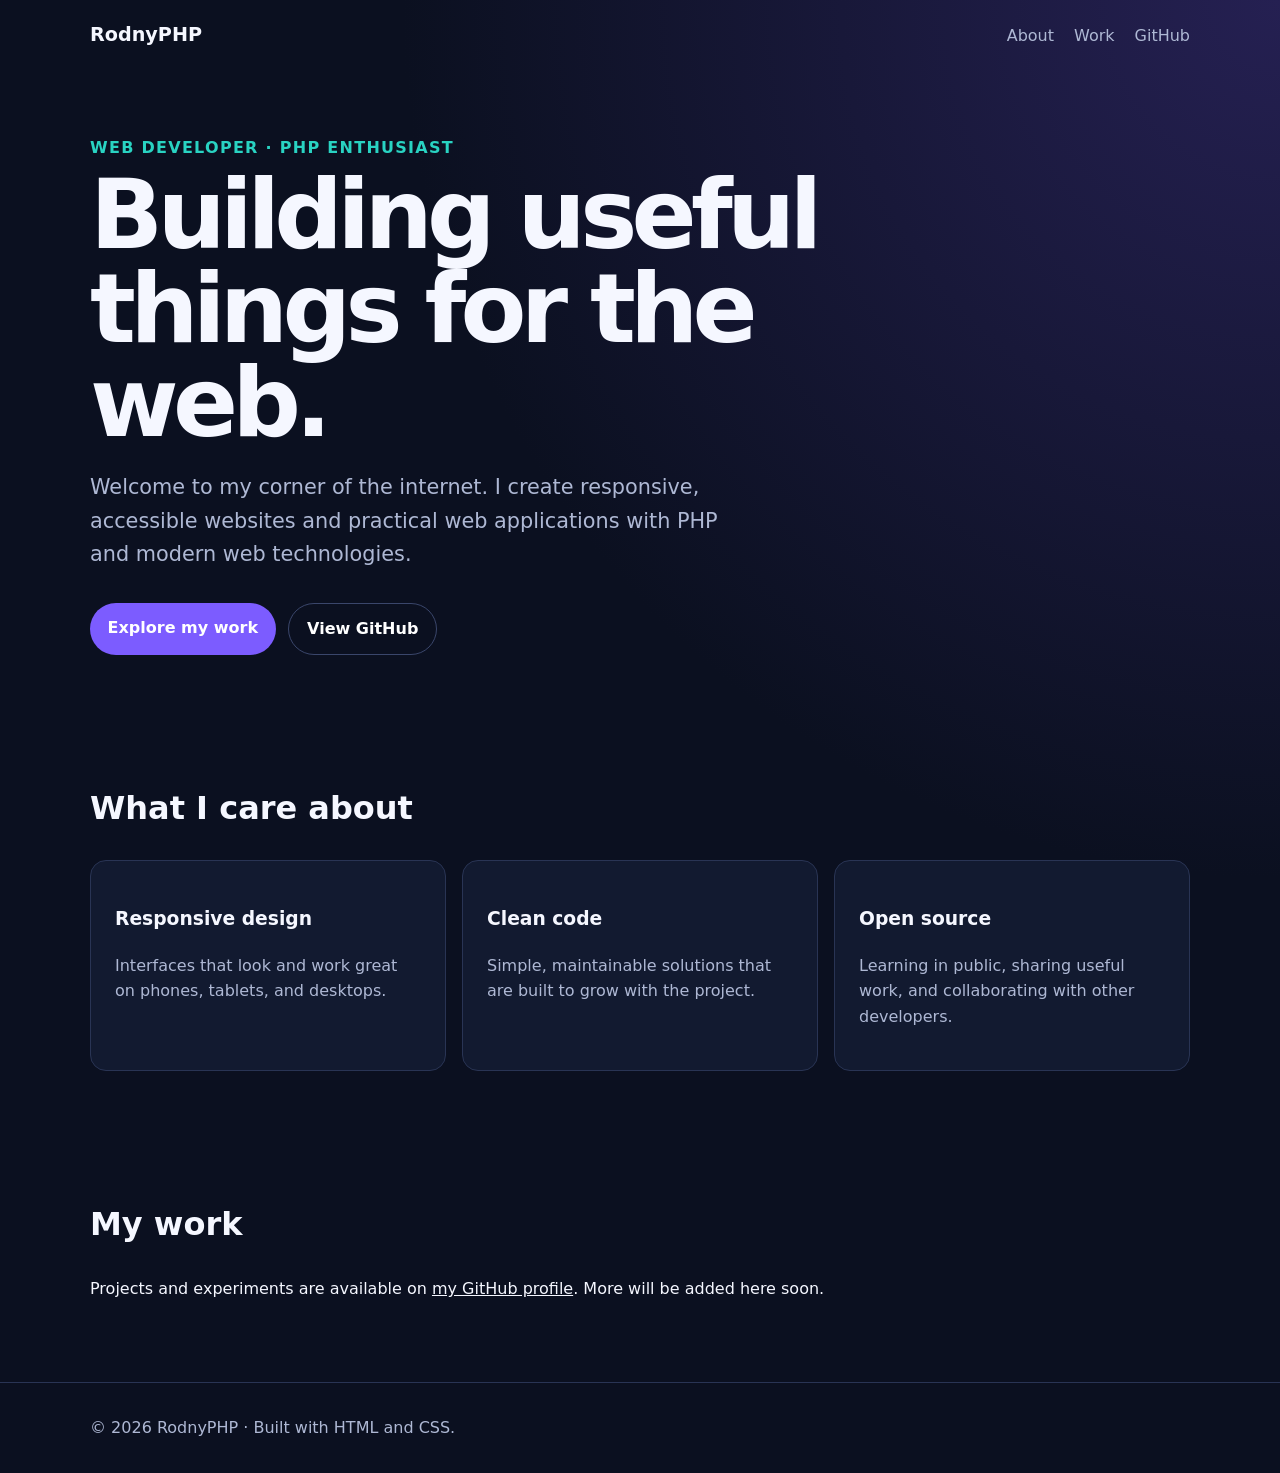
==== index.html @ 68052d8b "Create responsive personal GitHub Pages website" ====
<!doctype html>
<html lang="en">
<head>
  <meta charset="utf-8">
  <meta name="viewport" content="width=device-width, initial-scale=1">
  <meta name="description" content="RodnyPHP — responsive web development and PHP projects.">
  <title>RodnyPHP | Web Developer</title>
  <style>
    :root { color-scheme: dark; --bg: #0b1020; --panel: #151d35; --text: #f5f7ff; --muted: #aeb8d4; --accent: #7c5cff; --accent-2: #29d3c2; }
    * { box-sizing: border-box; }
    body { margin: 0; font-family: Inter, ui-sans-serif, system-ui, -apple-system, sans-serif; line-height: 1.6; color: var(--text); background: radial-gradient(circle at top right, #252052, var(--bg) 45%); }
    a { color: inherit; }
    .wrap { width: min(1100px, calc(100% - 2rem)); margin: auto; }
    nav { display: flex; justify-content: space-between; align-items: center; padding: 1.25rem 0; }
    .brand { font-weight: 800; font-size: 1.2rem; text-decoration: none; }
    nav a:not(.brand) { color: var(--muted); text-decoration: none; margin-left: 1.25rem; }
    nav a:hover { color: var(--text); }
    .hero { min-height: 72vh; display: grid; align-items: center; padding: 4rem 0; }
    .eyebrow { color: var(--accent-2); font-weight: 700; letter-spacing: .08em; text-transform: uppercase; }
    h1 { max-width: 750px; margin: .5rem 0 1rem; font-size: clamp(2.8rem, 8vw, 6rem); line-height: .98; letter-spacing: -.06em; }
    .hero p { max-width: 650px; color: var(--muted); font-size: clamp(1.05rem, 2vw, 1.3rem); }
    .buttons { display: flex; flex-wrap: wrap; gap: .8rem; margin-top: 2rem; }
    .button { display: inline-block; padding: .75rem 1.1rem; border-radius: 999px; background: var(--accent); color: white; text-decoration: none; font-weight: 700; }
    .button.secondary { background: transparent; border: 1px solid #3a466b; }
    section { padding: 4rem 0; }
    h2 { font-size: 2rem; margin-top: 0; }
    .cards { display: grid; grid-template-columns: repeat(3, 1fr); gap: 1rem; }
    .card { padding: 1.5rem; background: rgba(21, 29, 53, .8); border: 1px solid #293454; border-radius: 1rem; }
    .card p { color: var(--muted); }
    footer { padding: 2rem 0; border-top: 1px solid #293454; color: var(--muted); }
    @media (max-width: 700px) { nav a:not(.brand) { margin-left: .7rem; font-size: .9rem; } .cards { grid-template-columns: 1fr; } .hero { min-height: 65vh; } }
  </style>
</head>
<body>
  <header class="wrap">
    <nav aria-label="Main navigation">
      <a class="brand" href="/">RodnyPHP</a>
      <div><a href="#about">About</a><a href="#work">Work</a><a href="https://github.com/RodnyPHP">GitHub</a></div>
    </nav>
  </header>
  <main>
    <section class="hero wrap">
      <div>
        <div class="eyebrow">Web developer · PHP enthusiast</div>
        <h1>Building useful things for the web.</h1>
        <p>Welcome to my corner of the internet. I create responsive, accessible websites and practical web applications with PHP and modern web technologies.</p>
        <div class="buttons"><a class="button" href="#work">Explore my work</a><a class="button secondary" href="https://github.com/RodnyPHP">View GitHub</a></div>
      </div>
    </section>
    <section id="about" class="wrap">
      <h2>What I care about</h2>
      <div class="cards">
        <article class="card"><h3>Responsive design</h3><p>Interfaces that look and work great on phones, tablets, and desktops.</p></article>
        <article class="card"><h3>Clean code</h3><p>Simple, maintainable solutions that are built to grow with the project.</p></article>
        <article class="card"><h3>Open source</h3><p>Learning in public, sharing useful work, and collaborating with other developers.</p></article>
      </div>
    </section>
    <section id="work" class="wrap">
      <h2>My work</h2>
      <p>Projects and experiments are available on <a href="https://github.com/RodnyPHP">my GitHub profile</a>. More will be added here soon.</p>
    </section>
  </main>
  <footer><div class="wrap">© 2026 RodnyPHP · Built with HTML and CSS.</div></footer>
</body>
</html>
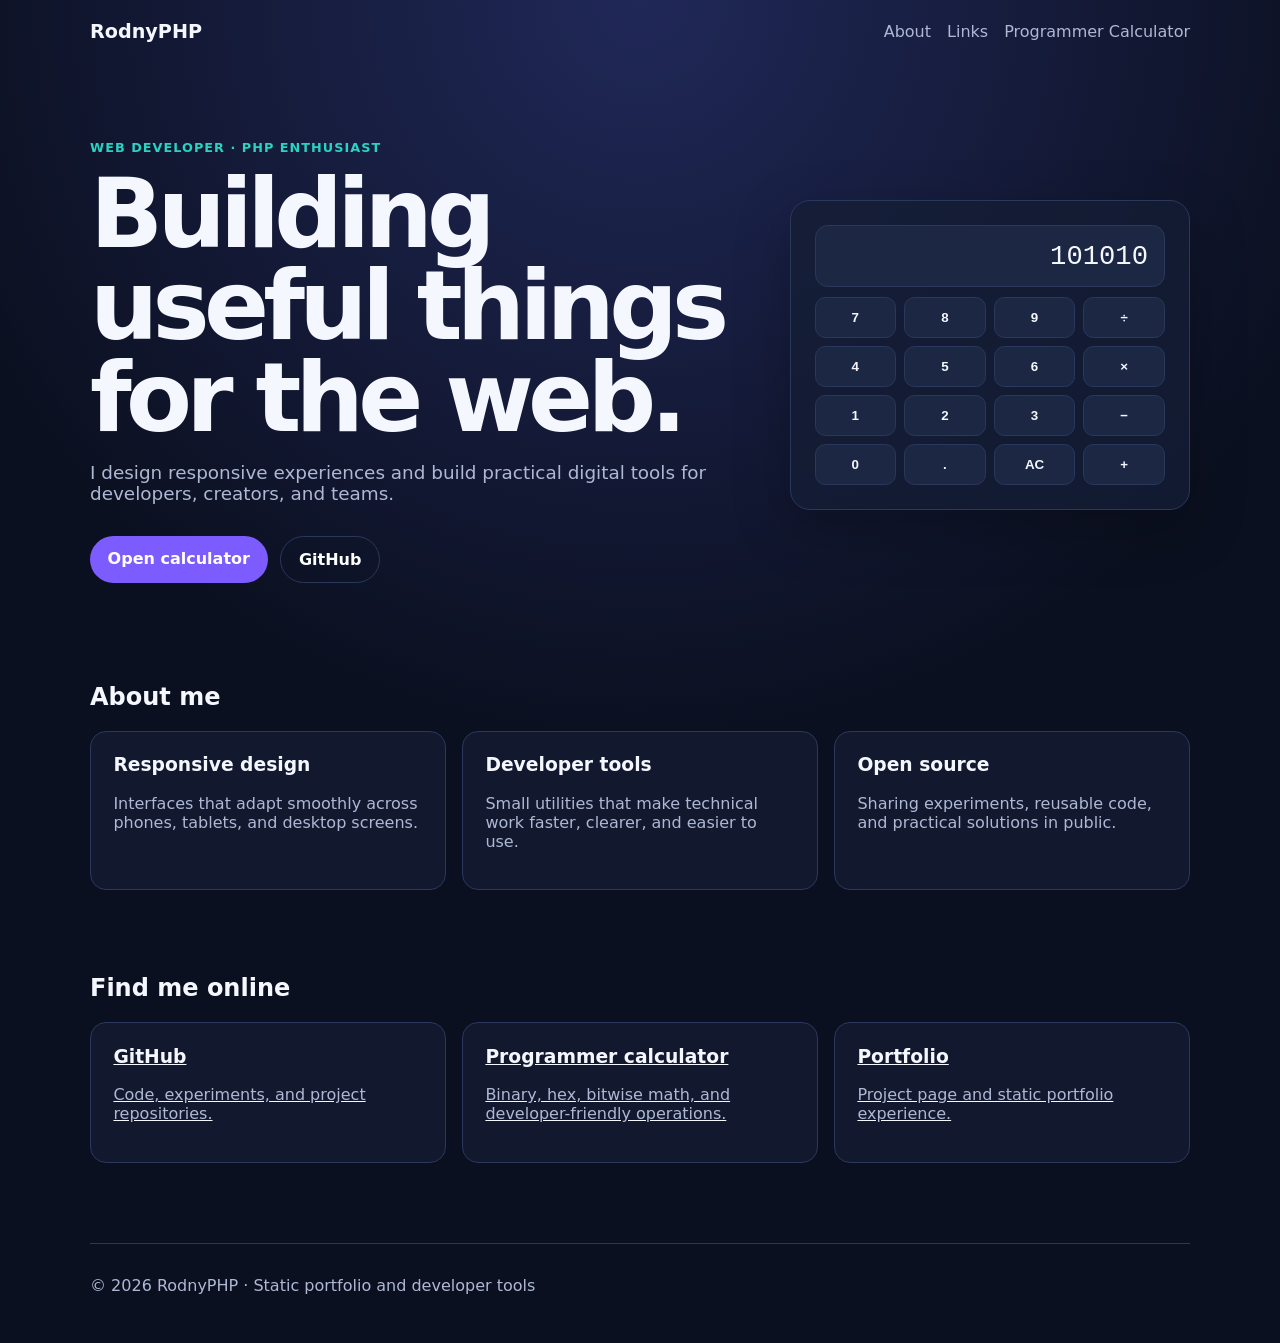
==== commit b5ce17ef: "Add calculator to the main landing page" ====
--- a/index.html
+++ b/index.html
@@ -3,63 +3,169 @@
 <head>
   <meta charset="utf-8">
   <meta name="viewport" content="width=device-width, initial-scale=1">
-  <meta name="description" content="RodnyPHP — responsive web development and PHP projects.">
-  <title>RodnyPHP | Web Developer</title>
+  <meta name="description" content="RodnyPHP portfolio with a programmer calculator demo.">
+  <title>RodnyPHP</title>
   <style>
-    :root { color-scheme: dark; --bg: #0b1020; --panel: #151d35; --text: #f5f7ff; --muted: #aeb8d4; --accent: #7c5cff; --accent-2: #29d3c2; }
+    :root {
+      color-scheme: dark;
+      --bg: #0b1020;
+      --panel: #151d35;
+      --card: #1b2743;
+      --line: #2a385b;
+      --text: #f5f7ff;
+      --muted: #aeb8d4;
+      --accent: #7c5cff;
+      --green: #29d3c2;
+    }
     * { box-sizing: border-box; }
-    body { margin: 0; font-family: Inter, ui-sans-serif, system-ui, -apple-system, sans-serif; line-height: 1.6; color: var(--text); background: radial-gradient(circle at top right, #252052, var(--bg) 45%); }
+    body {
+      margin: 0;
+      font-family: system-ui, -apple-system, BlinkMacSystemFont, 'Segoe UI', sans-serif;
+      background: radial-gradient(circle at top, #202858, var(--bg) 50%);
+      color: var(--text);
+      min-height: 100vh;
+    }
     a { color: inherit; }
-    .wrap { width: min(1100px, calc(100% - 2rem)); margin: auto; }
-    nav { display: flex; justify-content: space-between; align-items: center; padding: 1.25rem 0; }
+    .container { width: min(1100px, calc(100% - 2rem)); margin: 0 auto; }
+    .site-header {
+      display: flex; justify-content: space-between; align-items: center;
+      padding: 1.25rem 0;
+    }
     .brand { font-weight: 800; font-size: 1.2rem; text-decoration: none; }
-    nav a:not(.brand) { color: var(--muted); text-decoration: none; margin-left: 1.25rem; }
-    nav a:hover { color: var(--text); }
-    .hero { min-height: 72vh; display: grid; align-items: center; padding: 4rem 0; }
-    .eyebrow { color: var(--accent-2); font-weight: 700; letter-spacing: .08em; text-transform: uppercase; }
-    h1 { max-width: 750px; margin: .5rem 0 1rem; font-size: clamp(2.8rem, 8vw, 6rem); line-height: .98; letter-spacing: -.06em; }
-    .hero p { max-width: 650px; color: var(--muted); font-size: clamp(1.05rem, 2vw, 1.3rem); }
-    .buttons { display: flex; flex-wrap: wrap; gap: .8rem; margin-top: 2rem; }
-    .button { display: inline-block; padding: .75rem 1.1rem; border-radius: 999px; background: var(--accent); color: white; text-decoration: none; font-weight: 700; }
-    .button.secondary { background: transparent; border: 1px solid #3a466b; }
-    section { padding: 4rem 0; }
-    h2 { font-size: 2rem; margin-top: 0; }
-    .cards { display: grid; grid-template-columns: repeat(3, 1fr); gap: 1rem; }
-    .card { padding: 1.5rem; background: rgba(21, 29, 53, .8); border: 1px solid #293454; border-radius: 1rem; }
+    .nav { display: flex; gap: 1rem; flex-wrap: wrap; }
+    .nav a { color: var(--muted); text-decoration: none; }
+    .hero {
+      display: grid; grid-template-columns: 1.25fr .75fr; gap: 2rem;
+      align-items: center; padding: 4rem 0 3rem;
+    }
+    .eyebrow {
+      color: var(--green); font-size: .8rem; font-weight: 800;
+      letter-spacing: .08em; text-transform: uppercase;
+    }
+    h1 {
+      font-size: clamp(2.8rem, 8vw, 6rem);
+      line-height: .96; letter-spacing: -0.06em; margin: .5rem 0 1rem;
+    }
+    .lead { color: var(--muted); font-size: 1.15rem; max-width: 650px; }
+    .actions { display: flex; gap: .8rem; flex-wrap: wrap; margin-top: 2rem; }
+    .button {
+      display: inline-block; background: var(--accent); color: white; border-radius: 999px;
+      padding: .8rem 1.1rem; font-weight: 700; text-decoration: none;
+    }
+    .button.secondary {
+      background: transparent; border: 1px solid var(--line);
+    }
+    .demo-card {
+      background: rgba(21, 29, 53, 0.8); border: 1px solid var(--line); border-radius: 1.25rem;
+      padding: 1.5rem; box-shadow: 0 18px 55px rgba(0,0,0,.25);
+    }
+    .calc-mini {
+      display: grid; gap: .6rem;
+    }
+    .calc-mini .result {
+      background: var(--card); border: 1px solid var(--line); border-radius: .8rem;
+      padding: .9rem 1rem; text-align: right; font-family: ui-monospace, monospace; font-size: 1.7rem;
+    }
+    .calc-mini .keys {
+      display: grid; grid-template-columns: repeat(4, 1fr); gap: .5rem;
+    }
+    .calc-mini button {
+      border: 1px solid var(--line); background: var(--card); color: var(--text);
+      border-radius: .65rem; padding: .75rem .5rem; font-weight: 700;
+    }
+    section { padding: 2rem 0; }
+    .grid {
+      display: grid; grid-template-columns: repeat(3, minmax(0, 1fr)); gap: 1rem;
+    }
+    .card {
+      background: rgba(21, 29, 53, 0.75); border: 1px solid var(--line); border-radius: 1rem; padding: 1.4rem;
+    }
+    .card h3 { margin-top: 0; }
     .card p { color: var(--muted); }
-    footer { padding: 2rem 0; border-top: 1px solid #293454; color: var(--muted); }
-    @media (max-width: 700px) { nav a:not(.brand) { margin-left: .7rem; font-size: .9rem; } .cards { grid-template-columns: 1fr; } .hero { min-height: 65vh; } }
+    .site-footer {
+      padding: 2rem 0 3rem; color: var(--muted); border-top: 1px solid var(--line); margin-top: 3rem;
+    }
+    @media (max-width: 760px) {
+      .hero { grid-template-columns: 1fr; }
+      .grid { grid-template-columns: 1fr; }
+      .site-header { flex-direction: column; align-items: flex-start; }
+    }
   </style>
 </head>
 <body>
-  <header class="wrap">
-    <nav aria-label="Main navigation">
-      <a class="brand" href="/">RodnyPHP</a>
-      <div><a href="#about">About</a><a href="#work">Work</a><a href="https://github.com/RodnyPHP">GitHub</a></div>
+  <header class="container site-header">
+    <a href="index.html" class="brand">RodnyPHP</a>
+    <nav class="nav" aria-label="Main navigation">
+      <a href="#about">About</a>
+      <a href="#links">Links</a>
+      <a href="portfolio/calculator.html">Programmer Calculator</a>
     </nav>
   </header>
-  <main>
-    <section class="hero wrap">
+
+  <main class="container">
+    <section class="hero">
       <div>
-        <div class="eyebrow">Web developer · PHP enthusiast</div>
+        <p class="eyebrow">Web developer · PHP enthusiast</p>
         <h1>Building useful things for the web.</h1>
-        <p>Welcome to my corner of the internet. I create responsive, accessible websites and practical web applications with PHP and modern web technologies.</p>
-        <div class="buttons"><a class="button" href="#work">Explore my work</a><a class="button secondary" href="https://github.com/RodnyPHP">View GitHub</a></div>
+        <p class="lead">I design responsive experiences and build practical digital tools for developers, creators, and teams.</p>
+        <div class="actions">
+          <a class="button" href="portfolio/calculator.html">Open calculator</a>
+          <a class="button secondary" href="https://github.com/RodnyPHP" target="_blank" rel="noopener">GitHub</a>
+        </div>
+      </div>
+
+      <div class="demo-card" aria-label="Calculator demo preview">
+        <div class="calc-mini">
+          <div class="result">101010</div>
+          <div class="keys">
+            <button>7</button><button>8</button><button>9</button><button>÷</button>
+            <button>4</button><button>5</button><button>6</button><button>×</button>
+            <button>1</button><button>2</button><button>3</button><button>−</button>
+            <button>0</button><button>.</button><button>AC</button><button>+</button>
+          </div>
+        </div>
       </div>
     </section>
-    <section id="about" class="wrap">
-      <h2>What I care about</h2>
-      <div class="cards">
-        <article class="card"><h3>Responsive design</h3><p>Interfaces that look and work great on phones, tablets, and desktops.</p></article>
-        <article class="card"><h3>Clean code</h3><p>Simple, maintainable solutions that are built to grow with the project.</p></article>
-        <article class="card"><h3>Open source</h3><p>Learning in public, sharing useful work, and collaborating with other developers.</p></article>
+
+    <section id="about">
+      <h2>About me</h2>
+      <div class="grid">
+        <article class="card">
+          <h3>Responsive design</h3>
+          <p>Interfaces that adapt smoothly across phones, tablets, and desktop screens.</p>
+        </article>
+        <article class="card">
+          <h3>Developer tools</h3>
+          <p>Small utilities that make technical work faster, clearer, and easier to use.</p>
+        </article>
+        <article class="card">
+          <h3>Open source</h3>
+          <p>Sharing experiments, reusable code, and practical solutions in public.</p>
+        </article>
       </div>
     </section>
-    <section id="work" class="wrap">
-      <h2>My work</h2>
-      <p>Projects and experiments are available on <a href="https://github.com/RodnyPHP">my GitHub profile</a>. More will be added here soon.</p>
+
+    <section id="links">
+      <h2>Find me online</h2>
+      <div class="grid">
+        <a class="card" href="https://github.com/RodnyPHP" target="_blank" rel="noopener">
+          <h3>GitHub</h3>
+          <p>Code, experiments, and project repositories.</p>
+        </a>
+        <a class="card" href="portfolio/calculator.html">
+          <h3>Programmer calculator</h3>
+          <p>Binary, hex, bitwise math, and developer-friendly operations.</p>
+        </a>
+        <a class="card" href="portfolio/">
+          <h3>Portfolio</h3>
+          <p>Project page and static portfolio experience.</p>
+        </a>
+      </div>
     </section>
   </main>
-  <footer><div class="wrap">© 2026 RodnyPHP · Built with HTML and CSS.</div></footer>
+
+  <footer class="container site-footer">
+    © 2026 RodnyPHP · Static portfolio and developer tools
+  </footer>
 </body>
 </html>
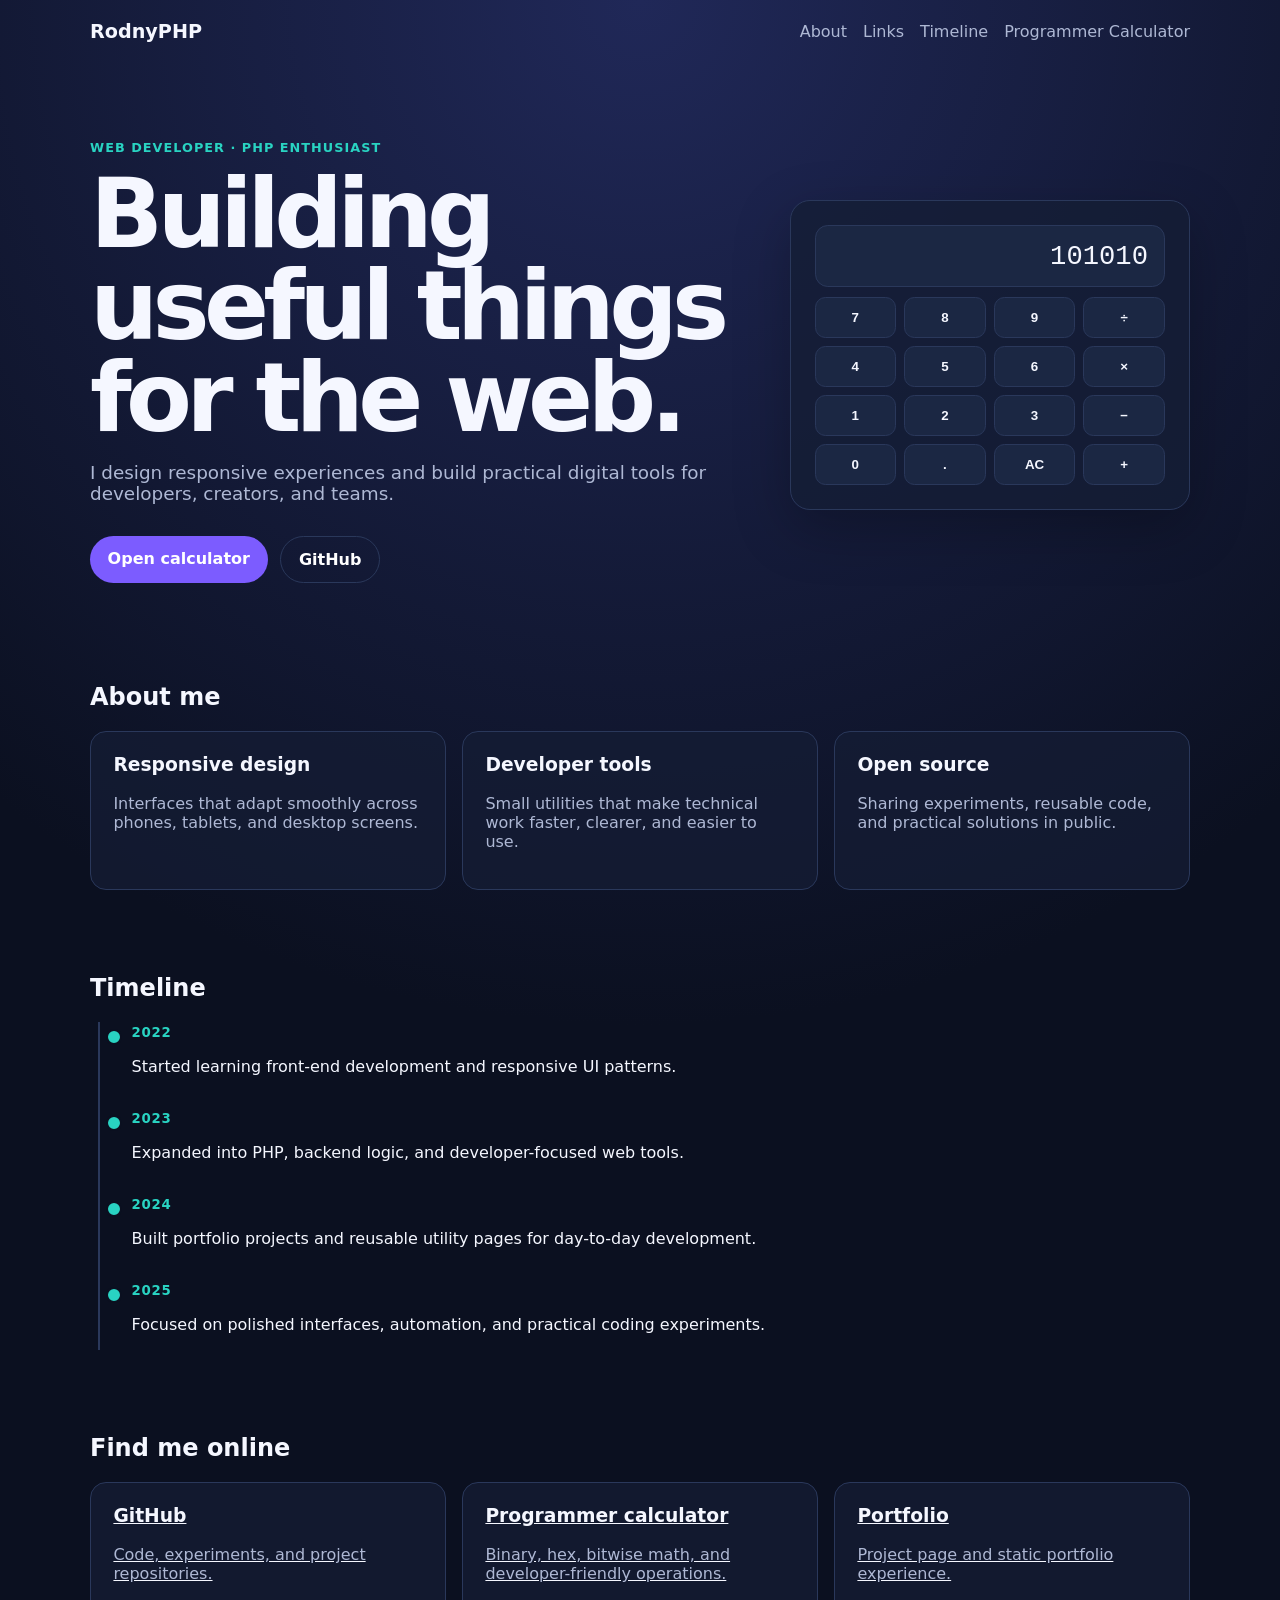
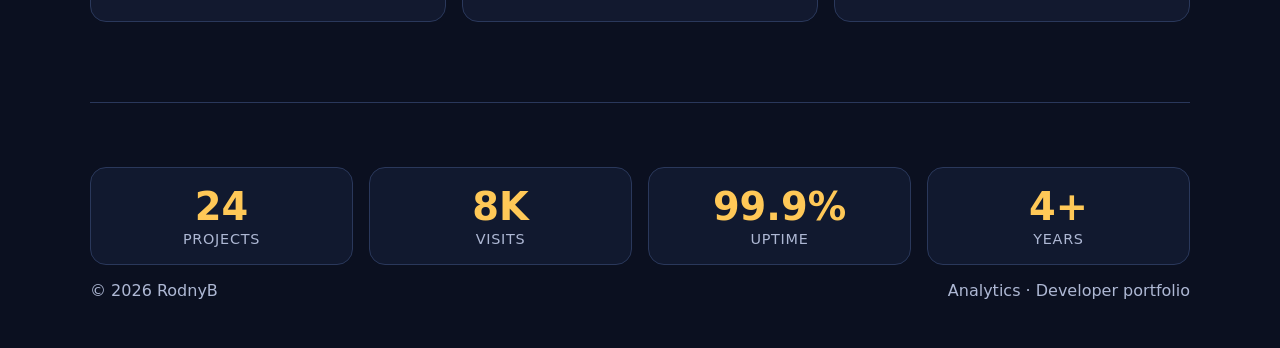
==== commit d9499195: "Add RodnyB copyright, timeline, and footer analytics to landing page" ====
--- a/index.html
+++ b/index.html
@@ -16,6 +16,7 @@
       --muted: #aeb8d4;
       --accent: #7c5cff;
       --green: #29d3c2;
+      --warning: #ffc857;
     }
     * { box-sizing: border-box; }
     body {
@@ -82,13 +83,48 @@
     }
     .card h3 { margin-top: 0; }
     .card p { color: var(--muted); }
+    .timeline {
+      position: relative; display: grid; gap: 1rem; margin-top: 1rem;
+      padding-left: 1rem;
+    }
+    .timeline::before {
+      content: ""; position: absolute; left: 8px; top: 0; bottom: 0; width: 2px; background: var(--line);
+    }
+    .timeline-item {
+      position: relative; padding-left: 1.6rem;
+    }
+    .timeline-item::before {
+      content: ""; position: absolute; left: 0; top: .4rem; width: 12px; height: 12px; border-radius: 50%; background: var(--green); border: 2px solid var(--bg);
+    }
+    .timeline-item small {
+      color: var(--green); font-weight: 700; letter-spacing: .05em;
+    }
+    .analytics {
+      display: grid; grid-template-columns: repeat(4, minmax(0, 1fr)); gap: 1rem; margin-top: 2rem;
+    }
+    .analytics .metric {
+      background: rgba(21, 29, 53, 0.7); border: 1px solid var(--line);
+      border-radius: 1rem; padding: 1rem; text-align: center;
+    }
+    .analytics strong {
+      display: block; font-size: clamp(1.6rem, 3vw, 2.4rem);
+      color: var(--warning);
+    }
+    .analytics span {
+      color: var(--muted); font-size: .9rem; text-transform: uppercase; letter-spacing: .05em;
+    }
     .site-footer {
       padding: 2rem 0 3rem; color: var(--muted); border-top: 1px solid var(--line); margin-top: 3rem;
+    }
+    .footer-meta {
+      display: flex; justify-content: space-between; align-items: center; gap: 1rem; flex-wrap: wrap;
+      margin-top: 1rem;
     }
     @media (max-width: 760px) {
       .hero { grid-template-columns: 1fr; }
       .grid { grid-template-columns: 1fr; }
       .site-header { flex-direction: column; align-items: flex-start; }
+      .analytics { grid-template-columns: repeat(2, minmax(0, 1fr)); }
     }
   </style>
 </head>
@@ -98,6 +134,7 @@
     <nav class="nav" aria-label="Main navigation">
       <a href="#about">About</a>
       <a href="#links">Links</a>
+      <a href="#timeline">Timeline</a>
       <a href="portfolio/calculator.html">Programmer Calculator</a>
     </nav>
   </header>
@@ -145,6 +182,28 @@
       </div>
     </section>
 
+    <section id="timeline">
+      <h2>Timeline</h2>
+      <div class="timeline">
+        <div class="timeline-item">
+          <small>2022</small>
+          <p>Started learning front-end development and responsive UI patterns.</p>
+        </div>
+        <div class="timeline-item">
+          <small>2023</small>
+          <p>Expanded into PHP, backend logic, and developer-focused web tools.</p>
+        </div>
+        <div class="timeline-item">
+          <small>2024</small>
+          <p>Built portfolio projects and reusable utility pages for day-to-day development.</p>
+        </div>
+        <div class="timeline-item">
+          <small>2025</small>
+          <p>Focused on polished interfaces, automation, and practical coding experiments.</p>
+        </div>
+      </div>
+    </section>
+
     <section id="links">
       <h2>Find me online</h2>
       <div class="grid">
@@ -165,7 +224,16 @@
   </main>
 
   <footer class="container site-footer">
-    © 2026 RodnyPHP · Static portfolio and developer tools
+    <div class="analytics">
+      <div class="metric"><strong>24</strong><span>Projects</span></div>
+      <div class="metric"><strong>8K</strong><span>Visits</span></div>
+      <div class="metric"><strong>99.9%</strong><span>Uptime</span></div>
+      <div class="metric"><strong>4+</strong><span>Years</span></div>
+    </div>
+    <div class="footer-meta">
+      <div>© 2026 RodnyB</div>
+      <div>Analytics · Developer portfolio</div>
+    </div>
   </footer>
 </body>
 </html>
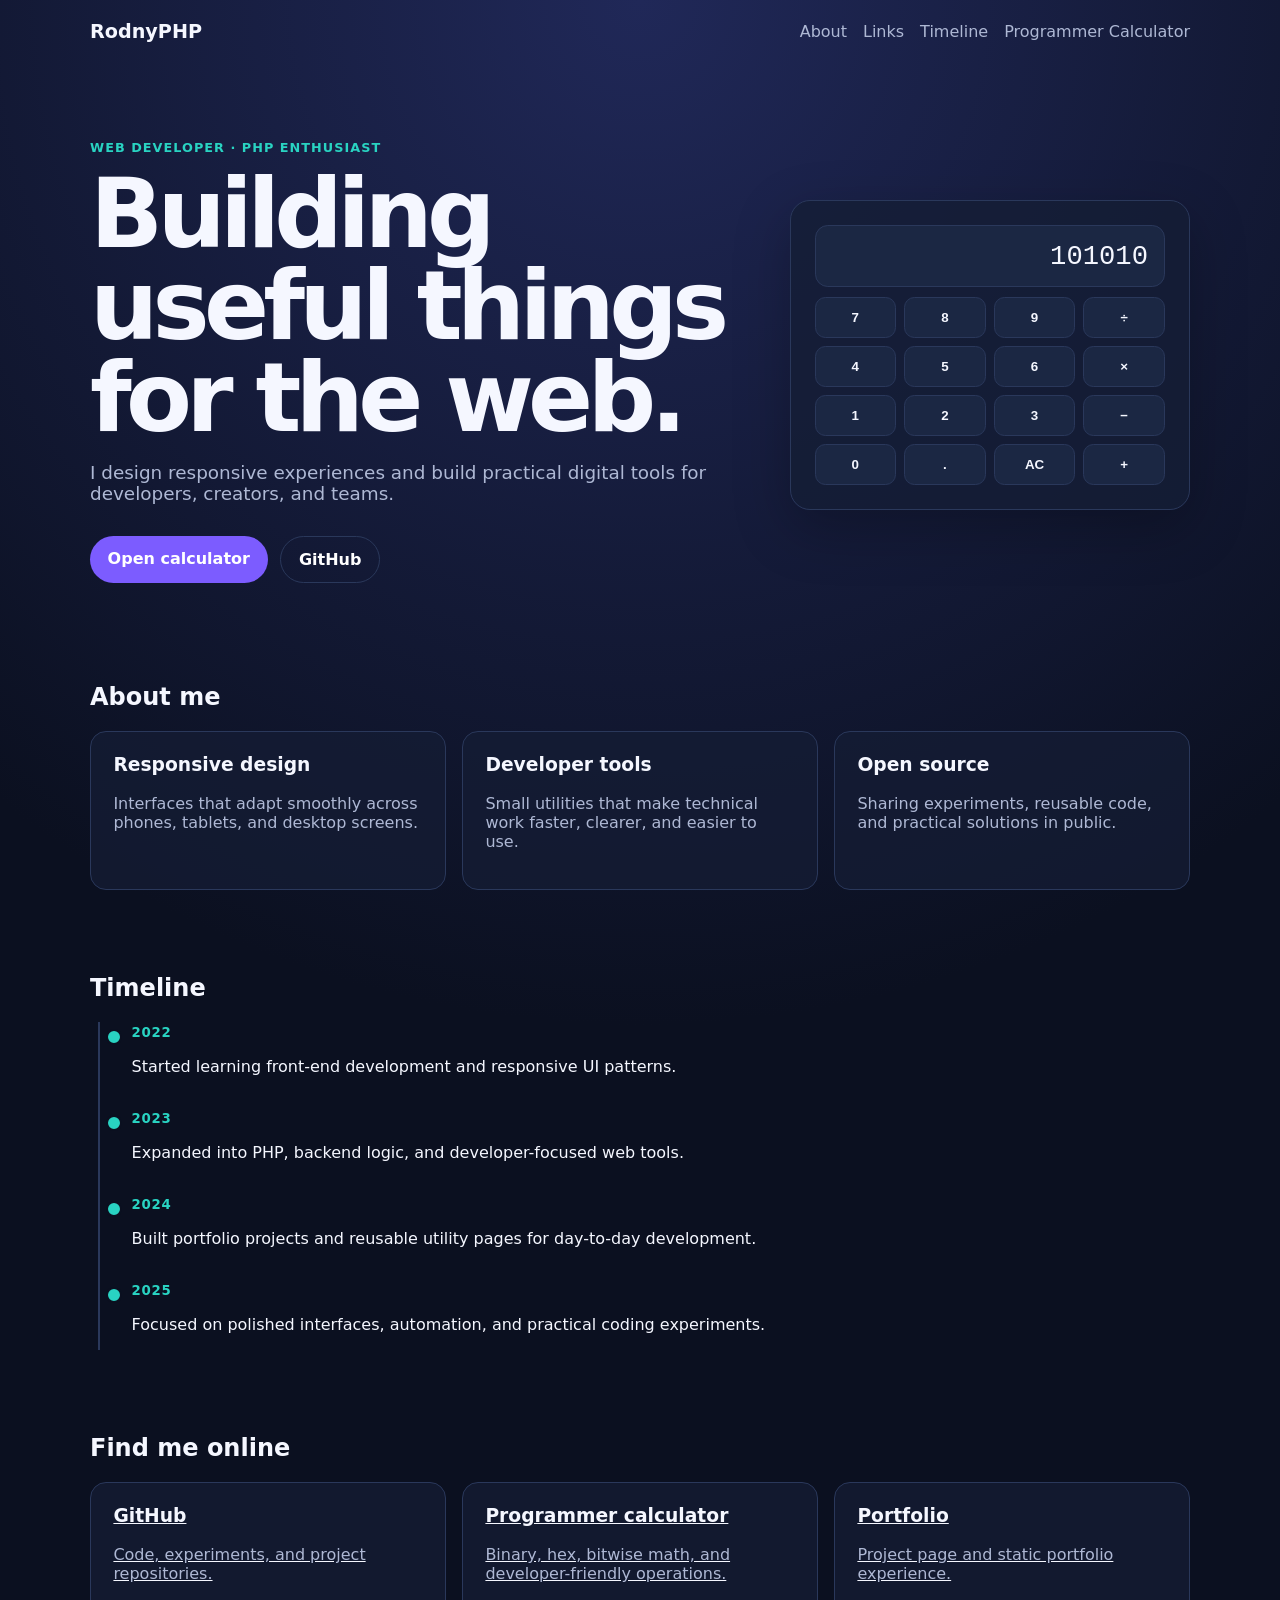
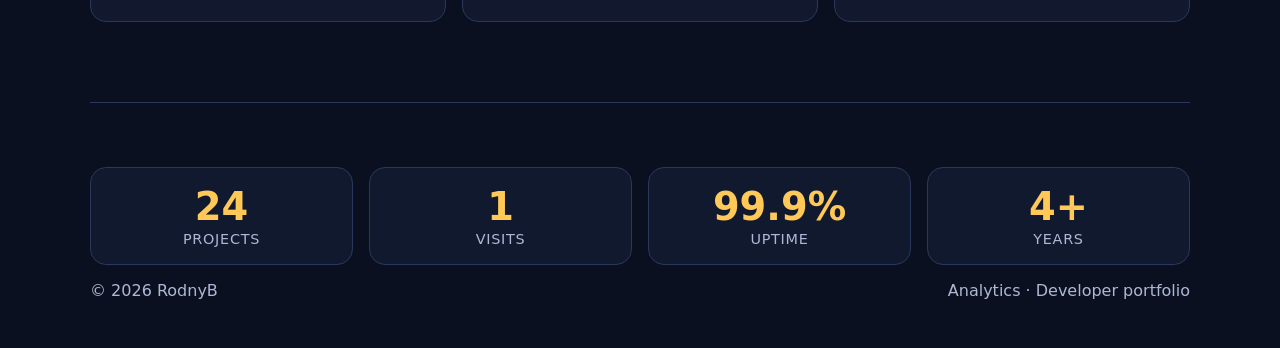
==== commit 19d93ebe: "Add local visit analytics to the portfolio landing page" ====
--- a/index.html
+++ b/index.html
@@ -84,8 +84,7 @@
     .card h3 { margin-top: 0; }
     .card p { color: var(--muted); }
     .timeline {
-      position: relative; display: grid; gap: 1rem; margin-top: 1rem;
-      padding-left: 1rem;
+      position: relative; display: grid; gap: 1rem; margin-top: 1rem; padding-left: 1rem;
     }
     .timeline::before {
       content: ""; position: absolute; left: 8px; top: 0; bottom: 0; width: 2px; background: var(--line);
@@ -225,15 +224,37 @@
 
   <footer class="container site-footer">
     <div class="analytics">
-      <div class="metric"><strong>24</strong><span>Projects</span></div>
-      <div class="metric"><strong>8K</strong><span>Visits</span></div>
-      <div class="metric"><strong>99.9%</strong><span>Uptime</span></div>
-      <div class="metric"><strong>4+</strong><span>Years</span></div>
+      <div class="metric"><strong id="metric-projects">24</strong><span>Projects</span></div>
+      <div class="metric"><strong id="metric-visits">0</strong><span>Visits</span></div>
+      <div class="metric"><strong id="metric-uptime">99.9%</strong><span>Uptime</span></div>
+      <div class="metric"><strong id="metric-years">4+</strong><span>Years</span></div>
     </div>
     <div class="footer-meta">
       <div>© 2026 RodnyB</div>
       <div>Analytics · Developer portfolio</div>
     </div>
   </footer>
+
+  <script>
+    (function () {
+      const storageKey = 'rodnyb-site-stats';
+      const now = Date.now();
+      const data = JSON.parse(localStorage.getItem(storageKey) || '{}');
+      const current = {
+        visits: Number(data.visits) || 0,
+        lastSeen: Number(data.lastSeen) || 0
+      };
+
+      const shouldCountVisit = !current.lastSeen || (now - current.lastSeen) > 60 * 60 * 1000;
+      if (shouldCountVisit) {
+        current.visits += 1;
+        current.lastSeen = now;
+        localStorage.setItem(storageKey, JSON.stringify(current));
+      }
+
+      const visitsEl = document.getElementById('metric-visits');
+      if (visitsEl) visitsEl.textContent = String(current.visits);
+    })();
+  </script>
 </body>
 </html>
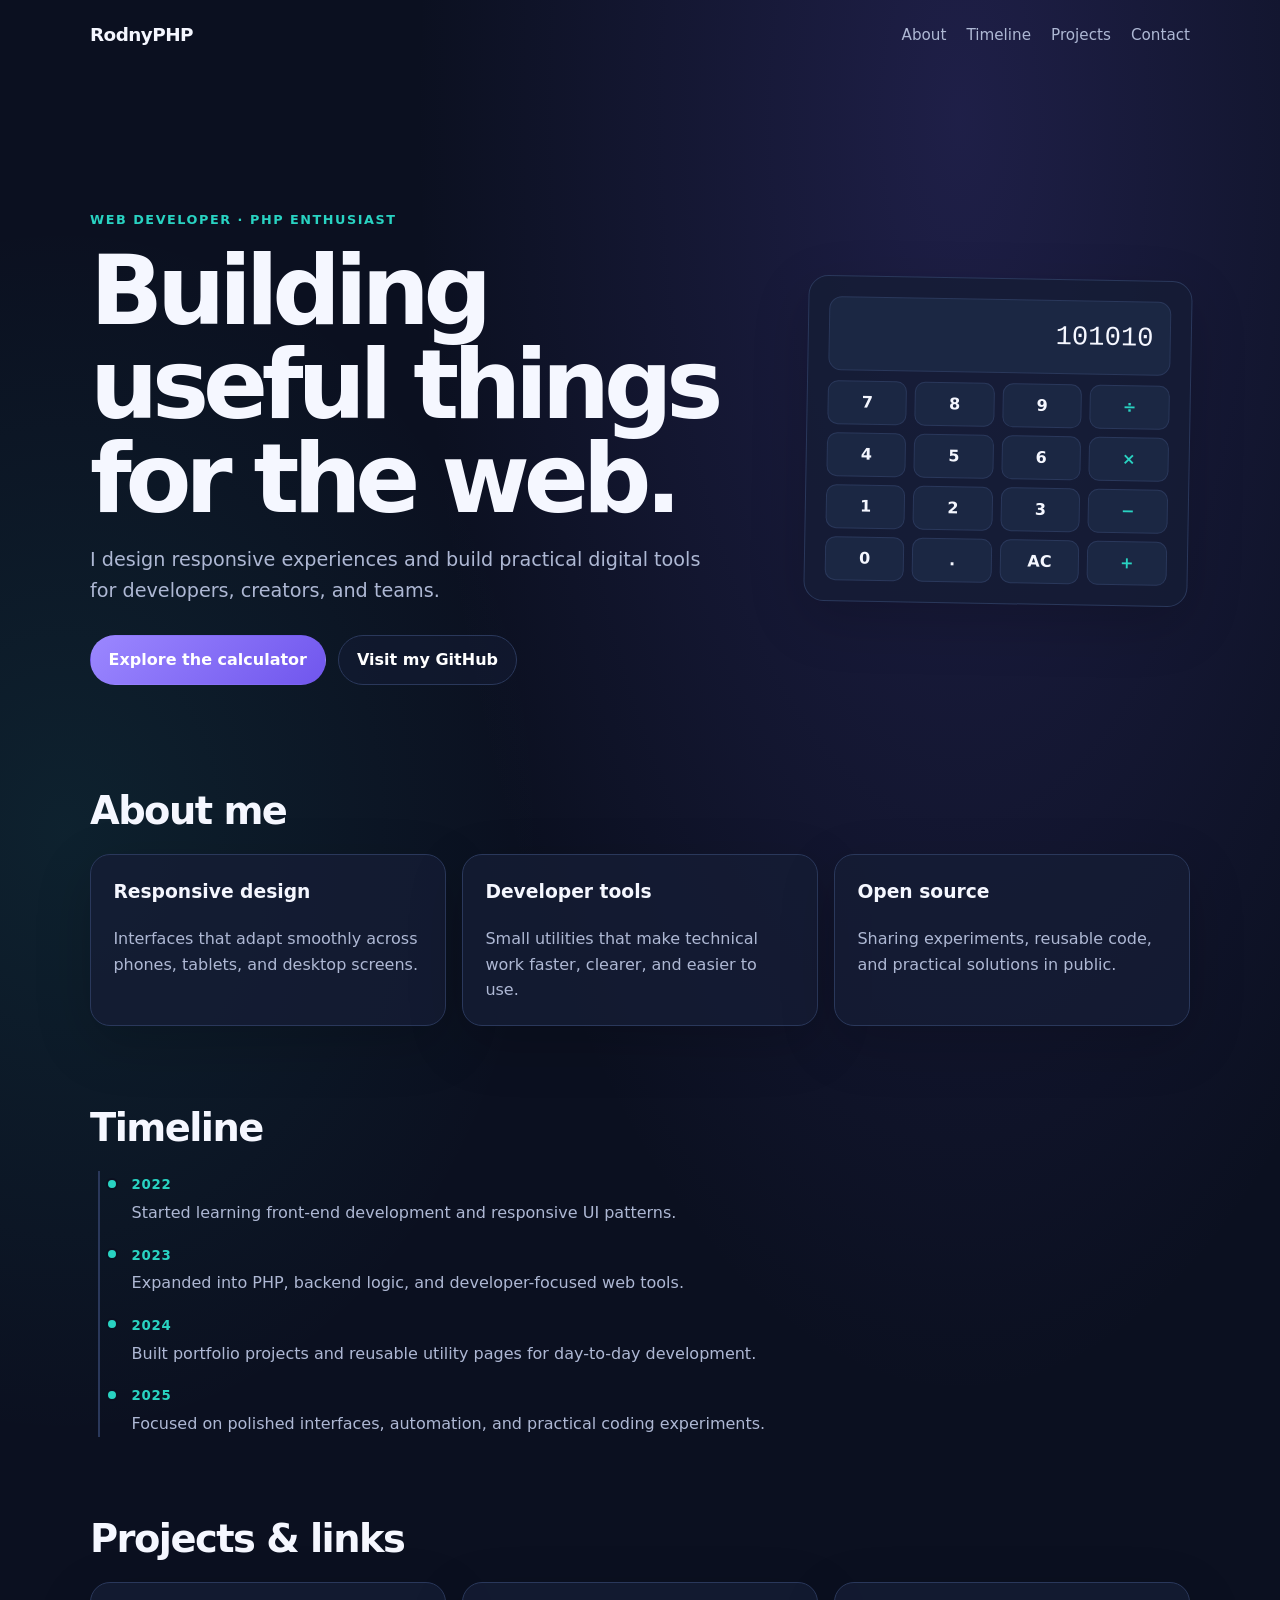
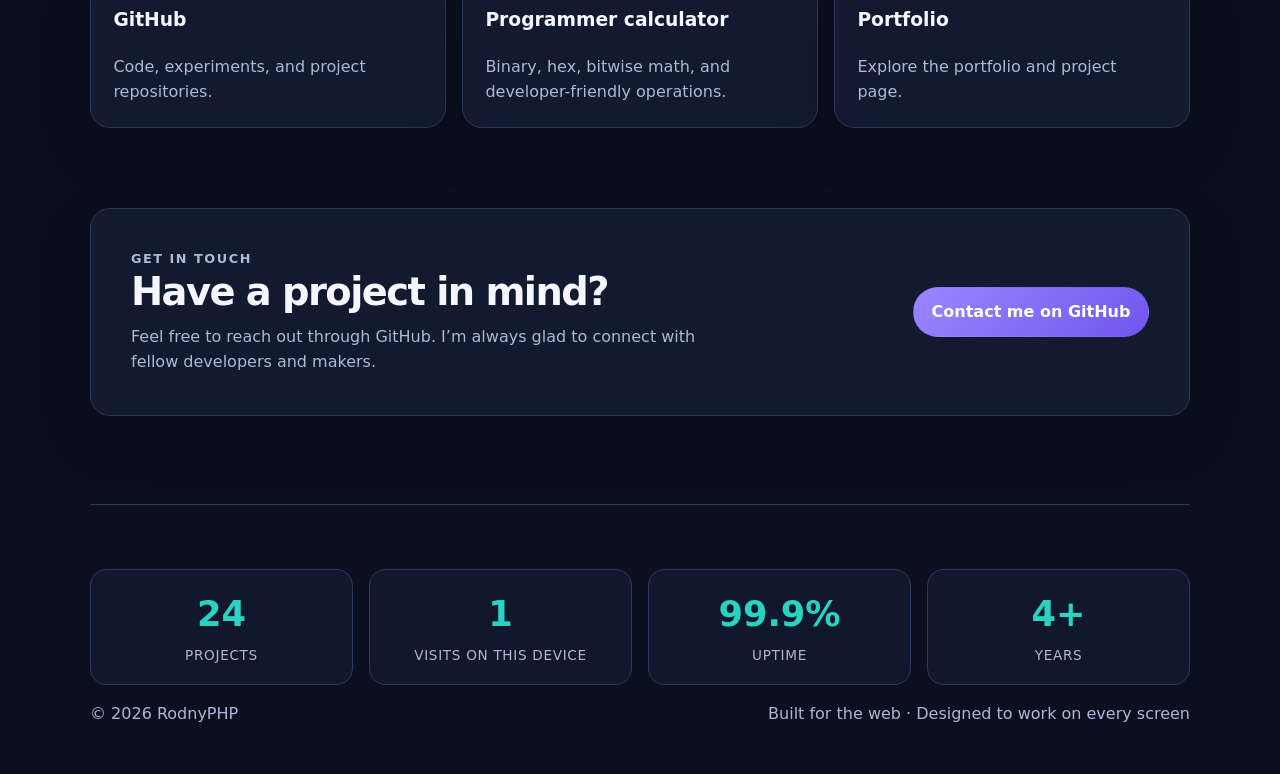
==== commit 7a961593: "Add contact section and modern responsive homepage" ====
--- a/index.html
+++ b/index.html
@@ -3,127 +3,145 @@
 <head>
   <meta charset="utf-8">
   <meta name="viewport" content="width=device-width, initial-scale=1">
-  <meta name="description" content="RodnyPHP portfolio with a programmer calculator demo.">
-  <title>RodnyPHP</title>
+  <meta name="description" content="RodnyPHP — web developer, PHP enthusiast, and builder of practical tools.">
+  <meta name="theme-color" content="#0b1020">
+  <title>RodnyPHP | Web Developer</title>
   <style>
     :root {
       color-scheme: dark;
       --bg: #0b1020;
-      --panel: #151d35;
+      --panel: rgba(21, 29, 53, .78);
       --card: #1b2743;
       --line: #2a385b;
       --text: #f5f7ff;
       --muted: #aeb8d4;
-      --accent: #7c5cff;
+      --accent: #9b87ff;
       --green: #29d3c2;
-      --warning: #ffc857;
-    }
-    * { box-sizing: border-box; }
+      --content: 1100px;
+    }
+    *, *::before, *::after { box-sizing: border-box; }
+    html { scroll-behavior: smooth; scroll-padding-top: 2rem; }
     body {
+      min-width: 320px;
+      min-height: 100vh;
       margin: 0;
-      font-family: system-ui, -apple-system, BlinkMacSystemFont, 'Segoe UI', sans-serif;
-      background: radial-gradient(circle at top, #202858, var(--bg) 50%);
       color: var(--text);
-      min-height: 100vh;
+      font-family: system-ui, -apple-system, BlinkMacSystemFont, "Segoe UI", sans-serif;
+      line-height: 1.6;
+      background:
+        radial-gradient(ellipse at 75% 5%, rgba(89, 76, 190, .25), transparent 34rem),
+        radial-gradient(ellipse at 5% 35%, rgba(41, 211, 194, .09), transparent 30rem),
+        var(--bg);
     }
     a { color: inherit; }
-    .container { width: min(1100px, calc(100% - 2rem)); margin: 0 auto; }
+    a:focus-visible { outline: 3px solid var(--green); outline-offset: 4px; border-radius: 4px; }
+    .container { width: min(var(--content), calc(100% - 2.5rem)); margin-inline: auto; }
     .site-header {
-      display: flex; justify-content: space-between; align-items: center;
-      padding: 1.25rem 0;
-    }
-    .brand { font-weight: 800; font-size: 1.2rem; text-decoration: none; }
-    .nav { display: flex; gap: 1rem; flex-wrap: wrap; }
-    .nav a { color: var(--muted); text-decoration: none; }
+      display: flex;
+      align-items: center;
+      justify-content: space-between;
+      gap: 1rem;
+      padding-block: 1.25rem;
+    }
+    .brand { font-size: 1.15rem; font-weight: 800; text-decoration: none; letter-spacing: -.03em; }
+    .nav { display: flex; flex-wrap: wrap; align-items: center; gap: .4rem 1.25rem; }
+    .nav a { color: var(--muted); font-size: .95rem; text-decoration: none; transition: color .2s ease; }
+    .nav a:hover { color: var(--text); }
     .hero {
-      display: grid; grid-template-columns: 1.25fr .75fr; gap: 2rem;
-      align-items: center; padding: 4rem 0 3rem;
-    }
-    .eyebrow {
-      color: var(--green); font-size: .8rem; font-weight: 800;
-      letter-spacing: .08em; text-transform: uppercase;
-    }
-    h1 {
-      font-size: clamp(2.8rem, 8vw, 6rem);
-      line-height: .96; letter-spacing: -0.06em; margin: .5rem 0 1rem;
-    }
-    .lead { color: var(--muted); font-size: 1.15rem; max-width: 650px; }
-    .actions { display: flex; gap: .8rem; flex-wrap: wrap; margin-top: 2rem; }
+      display: grid;
+      grid-template-columns: minmax(0, 1.25fr) minmax(260px, .75fr);
+      align-items: center;
+      gap: clamp(2rem, 6vw, 5rem);
+      padding-block: clamp(4rem, 10vw, 8rem) 4rem;
+    }
+    .eyebrow { color: var(--green); font-size: .8rem; font-weight: 800; letter-spacing: .12em; text-transform: uppercase; }
+    h1 { max-width: 800px; margin: .5rem 0 1rem; font-size: clamp(2.8rem, 8vw, 6rem); line-height: .98; letter-spacing: -.065em; }
+    h2 { margin: 0 0 1.3rem; font-size: clamp(1.7rem, 4vw, 2.4rem); line-height: 1.15; letter-spacing: -.04em; }
+    h3 { margin-top: 0; }
+    .lead { max-width: 620px; color: var(--muted); font-size: clamp(1.05rem, 2vw, 1.2rem); }
+    .actions { display: flex; flex-wrap: wrap; gap: .8rem; margin-top: 1.8rem; }
     .button {
-      display: inline-block; background: var(--accent); color: white; border-radius: 999px;
-      padding: .8rem 1.1rem; font-weight: 700; text-decoration: none;
-    }
-    .button.secondary {
-      background: transparent; border: 1px solid var(--line);
-    }
-    .demo-card {
-      background: rgba(21, 29, 53, 0.8); border: 1px solid var(--line); border-radius: 1.25rem;
-      padding: 1.5rem; box-shadow: 0 18px 55px rgba(0,0,0,.25);
-    }
-    .calc-mini {
-      display: grid; gap: .6rem;
-    }
+      display: inline-flex;
+      align-items: center;
+      justify-content: center;
+      min-height: 46px;
+      padding: .7rem 1.1rem;
+      border: 1px solid transparent;
+      border-radius: 999px;
+      background: linear-gradient(135deg, #9b87ff, #7056ed);
+      color: white;
+      font-weight: 750;
+      text-decoration: none;
+      transition: transform .2s ease, border-color .2s ease, background .2s ease;
+    }
+    .button:hover { transform: translateY(-2px); }
+    .button.secondary { border-color: var(--line); background: rgba(21, 29, 53, .55); }
+    .demo-card, .card, .contact-panel {
+      border: 1px solid var(--line);
+      border-radius: 1.25rem;
+      background: var(--panel);
+      box-shadow: 0 18px 55px rgba(0, 0, 0, .18);
+    }
+    .demo-card { padding: 1.25rem; transform: rotate(1deg); }
+    .calc-mini { display: grid; gap: .6rem; }
     .calc-mini .result {
-      background: var(--card); border: 1px solid var(--line); border-radius: .8rem;
-      padding: .9rem 1rem; text-align: right; font-family: ui-monospace, monospace; font-size: 1.7rem;
-    }
-    .calc-mini .keys {
-      display: grid; grid-template-columns: repeat(4, 1fr); gap: .5rem;
-    }
-    .calc-mini button {
-      border: 1px solid var(--line); background: var(--card); color: var(--text);
-      border-radius: .65rem; padding: .75rem .5rem; font-weight: 700;
-    }
-    section { padding: 2rem 0; }
-    .grid {
-      display: grid; grid-template-columns: repeat(3, minmax(0, 1fr)); gap: 1rem;
-    }
-    .card {
-      background: rgba(21, 29, 53, 0.75); border: 1px solid var(--line); border-radius: 1rem; padding: 1.4rem;
-    }
-    .card h3 { margin-top: 0; }
-    .card p { color: var(--muted); }
-    .timeline {
-      position: relative; display: grid; gap: 1rem; margin-top: 1rem; padding-left: 1rem;
-    }
-    .timeline::before {
-      content: ""; position: absolute; left: 8px; top: 0; bottom: 0; width: 2px; background: var(--line);
-    }
-    .timeline-item {
-      position: relative; padding-left: 1.6rem;
-    }
-    .timeline-item::before {
-      content: ""; position: absolute; left: 0; top: .4rem; width: 12px; height: 12px; border-radius: 50%; background: var(--green); border: 2px solid var(--bg);
-    }
-    .timeline-item small {
-      color: var(--green); font-weight: 700; letter-spacing: .05em;
-    }
-    .analytics {
-      display: grid; grid-template-columns: repeat(4, minmax(0, 1fr)); gap: 1rem; margin-top: 2rem;
-    }
-    .analytics .metric {
-      background: rgba(21, 29, 53, 0.7); border: 1px solid var(--line);
-      border-radius: 1rem; padding: 1rem; text-align: center;
-    }
-    .analytics strong {
-      display: block; font-size: clamp(1.6rem, 3vw, 2.4rem);
-      color: var(--warning);
-    }
-    .analytics span {
-      color: var(--muted); font-size: .9rem; text-transform: uppercase; letter-spacing: .05em;
-    }
-    .site-footer {
-      padding: 2rem 0 3rem; color: var(--muted); border-top: 1px solid var(--line); margin-top: 3rem;
-    }
-    .footer-meta {
-      display: flex; justify-content: space-between; align-items: center; gap: 1rem; flex-wrap: wrap;
-      margin-top: 1rem;
-    }
+      overflow: hidden;
+      padding: .9rem 1rem;
+      border: 1px solid var(--line);
+      border-radius: .8rem;
+      background: var(--card);
+      font-family: ui-monospace, SFMono-Regular, Menlo, monospace;
+      font-size: 1.7rem;
+      text-align: right;
+    }
+    .calc-mini .keys { display: grid; grid-template-columns: repeat(4, 1fr); gap: .5rem; }
+    .calc-mini span {
+      display: grid;
+      min-height: 44px;
+      place-items: center;
+      border: 1px solid var(--line);
+      border-radius: .65rem;
+      background: var(--card);
+      font-weight: 700;
+    }
+    .calc-mini span:nth-child(4n) { color: var(--green); }
+    section { padding-block: 2.5rem; }
+    .grid { display: grid; grid-template-columns: repeat(3, minmax(0, 1fr)); gap: 1rem; }
+    .card { display: block; padding: 1.4rem; text-decoration: none; transition: transform .2s ease, border-color .2s ease; }
+    .card:hover { transform: translateY(-3px); border-color: #6876a5; }
+    .card p { margin-bottom: 0; color: var(--muted); }
+    .timeline { position: relative; display: grid; gap: 1rem; margin-top: 1.2rem; padding-left: 1rem; }
+    .timeline::before { position: absolute; top: 0; bottom: 0; left: 8px; width: 2px; background: var(--line); content: ""; }
+    .timeline-item { position: relative; padding-left: 1.6rem; }
+    .timeline-item::before { position: absolute; top: .4rem; left: 0; width: 12px; height: 12px; border: 2px solid var(--bg); border-radius: 50%; background: var(--green); content: ""; }
+    .timeline-item small { color: var(--green); font-weight: 700; letter-spacing: .05em; }
+    .timeline-item p { margin: .2rem 0 0; color: var(--muted); }
+    .contact-panel { display: flex; align-items: center; justify-content: space-between; gap: 2rem; padding: clamp(1.4rem, 4vw, 2.5rem); }
+    .contact-panel h2 { margin-bottom: .6rem; }
+    .contact-panel p { max-width: 600px; margin: 0; color: var(--muted); }
+    .analytics { display: grid; grid-template-columns: repeat(4, minmax(0, 1fr)); gap: 1rem; margin-top: 2rem; }
+    .metric { padding: 1rem; border: 1px solid var(--line); border-radius: 1rem; background: rgba(21, 29, 53, .65); text-align: center; }
+    .metric strong { display: block; color: var(--green); font-size: clamp(1.5rem, 3vw, 2.2rem); }
+    .metric span { color: var(--muted); font-size: .85rem; letter-spacing: .05em; text-transform: uppercase; }
+    .site-footer { margin-top: 3rem; padding-block: 2rem 3rem; border-top: 1px solid var(--line); color: var(--muted); }
+    .footer-meta { display: flex; flex-wrap: wrap; justify-content: space-between; gap: .7rem 1rem; margin-top: 1rem; }
     @media (max-width: 760px) {
-      .hero { grid-template-columns: 1fr; }
+      .container { width: min(100% - 2rem, var(--content)); }
+      .site-header { align-items: flex-start; flex-direction: column; }
+      .nav { gap: .35rem 1rem; }
+      .hero { grid-template-columns: 1fr; gap: 2rem; padding-top: 4rem; }
+      .demo-card { width: min(100%, 420px); transform: none; }
       .grid { grid-template-columns: 1fr; }
-      .site-header { flex-direction: column; align-items: flex-start; }
+      .contact-panel { align-items: flex-start; flex-direction: column; }
+    }
+    @media (max-width: 460px) {
+      .nav { column-gap: .8rem; }
+      .nav a { font-size: .88rem; }
       .analytics { grid-template-columns: repeat(2, minmax(0, 1fr)); }
+      .actions .button { width: 100%; }
+    }
+    @media (prefers-reduced-motion: reduce) {
+      *, *::before, *::after { scroll-behavior: auto !important; transition-duration: .01ms !important; }
     }
   </style>
 </head>
@@ -132,32 +150,31 @@
     <a href="index.html" class="brand">RodnyPHP</a>
     <nav class="nav" aria-label="Main navigation">
       <a href="#about">About</a>
-      <a href="#links">Links</a>
       <a href="#timeline">Timeline</a>
-      <a href="portfolio/calculator.html">Programmer Calculator</a>
+      <a href="#links">Projects</a>
+      <a href="#contact">Contact</a>
     </nav>
   </header>
 
   <main class="container">
-    <section class="hero">
+    <section class="hero" aria-labelledby="hero-title">
       <div>
         <p class="eyebrow">Web developer · PHP enthusiast</p>
-        <h1>Building useful things for the web.</h1>
+        <h1 id="hero-title">Building useful things for the web.</h1>
         <p class="lead">I design responsive experiences and build practical digital tools for developers, creators, and teams.</p>
         <div class="actions">
-          <a class="button" href="portfolio/calculator.html">Open calculator</a>
-          <a class="button secondary" href="https://github.com/RodnyPHP" target="_blank" rel="noopener">GitHub</a>
+          <a class="button" href="portfolio/calculator.html">Explore the calculator</a>
+          <a class="button secondary" href="https://github.com/RodnyPHP" target="_blank" rel="noopener noreferrer">Visit my GitHub</a>
         </div>
       </div>
-
-      <div class="demo-card" aria-label="Calculator demo preview">
-        <div class="calc-mini">
+      <div class="demo-card" aria-label="Programmer calculator preview">
+        <div class="calc-mini" aria-hidden="true">
           <div class="result">101010</div>
           <div class="keys">
-            <button>7</button><button>8</button><button>9</button><button>÷</button>
-            <button>4</button><button>5</button><button>6</button><button>×</button>
-            <button>1</button><button>2</button><button>3</button><button>−</button>
-            <button>0</button><button>.</button><button>AC</button><button>+</button>
+            <span>7</span><span>8</span><span>9</span><span>÷</span>
+            <span>4</span><span>5</span><span>6</span><span>×</span>
+            <span>1</span><span>2</span><span>3</span><span>−</span>
+            <span>0</span><span>.</span><span>AC</span><span>+</span>
           </div>
         </div>
       </div>
@@ -166,94 +183,71 @@
     <section id="about">
       <h2>About me</h2>
       <div class="grid">
-        <article class="card">
-          <h3>Responsive design</h3>
-          <p>Interfaces that adapt smoothly across phones, tablets, and desktop screens.</p>
-        </article>
-        <article class="card">
-          <h3>Developer tools</h3>
-          <p>Small utilities that make technical work faster, clearer, and easier to use.</p>
-        </article>
-        <article class="card">
-          <h3>Open source</h3>
-          <p>Sharing experiments, reusable code, and practical solutions in public.</p>
-        </article>
+        <article class="card"><h3>Responsive design</h3><p>Interfaces that adapt smoothly across phones, tablets, and desktop screens.</p></article>
+        <article class="card"><h3>Developer tools</h3><p>Small utilities that make technical work faster, clearer, and easier to use.</p></article>
+        <article class="card"><h3>Open source</h3><p>Sharing experiments, reusable code, and practical solutions in public.</p></article>
       </div>
     </section>
 
     <section id="timeline">
       <h2>Timeline</h2>
       <div class="timeline">
-        <div class="timeline-item">
-          <small>2022</small>
-          <p>Started learning front-end development and responsive UI patterns.</p>
+        <div class="timeline-item"><small>2022</small><p>Started learning front-end development and responsive UI patterns.</p></div>
+        <div class="timeline-item"><small>2023</small><p>Expanded into PHP, backend logic, and developer-focused web tools.</p></div>
+        <div class="timeline-item"><small>2024</small><p>Built portfolio projects and reusable utility pages for day-to-day development.</p></div>
+        <div class="timeline-item"><small>2025</small><p>Focused on polished interfaces, automation, and practical coding experiments.</p></div>
+      </div>
+    </section>
+
+    <section id="links">
+      <h2>Projects &amp; links</h2>
+      <div class="grid">
+        <a class="card" href="https://github.com/RodnyPHP" target="_blank" rel="noopener noreferrer"><h3>GitHub</h3><p>Code, experiments, and project repositories.</p></a>
+        <a class="card" href="portfolio/calculator.html"><h3>Programmer calculator</h3><p>Binary, hex, bitwise math, and developer-friendly operations.</p></a>
+        <a class="card" href="portfolio/"><h3>Portfolio</h3><p>Explore the portfolio and project page.</p></a>
+      </div>
+    </section>
+
+    <section id="contact" aria-labelledby="contact-title">
+      <div class="contact-panel">
+        <div>
+          <p class="eyebrow">Get in touch</p>
+          <h2 id="contact-title">Have a project in mind?</h2>
+          <p>Feel free to reach out through GitHub. I’m always glad to connect with fellow developers and makers.</p>
         </div>
-        <div class="timeline-item">
-          <small>2023</small>
-          <p>Expanded into PHP, backend logic, and developer-focused web tools.</p>
-        </div>
-        <div class="timeline-item">
-          <small>2024</small>
-          <p>Built portfolio projects and reusable utility pages for day-to-day development.</p>
-        </div>
-        <div class="timeline-item">
-          <small>2025</small>
-          <p>Focused on polished interfaces, automation, and practical coding experiments.</p>
-        </div>
-      </div>
-    </section>
-
-    <section id="links">
-      <h2>Find me online</h2>
-      <div class="grid">
-        <a class="card" href="https://github.com/RodnyPHP" target="_blank" rel="noopener">
-          <h3>GitHub</h3>
-          <p>Code, experiments, and project repositories.</p>
-        </a>
-        <a class="card" href="portfolio/calculator.html">
-          <h3>Programmer calculator</h3>
-          <p>Binary, hex, bitwise math, and developer-friendly operations.</p>
-        </a>
-        <a class="card" href="portfolio/">
-          <h3>Portfolio</h3>
-          <p>Project page and static portfolio experience.</p>
-        </a>
+        <a class="button" href="https://github.com/RodnyPHP" target="_blank" rel="noopener noreferrer">Contact me on GitHub</a>
       </div>
     </section>
   </main>
 
   <footer class="container site-footer">
-    <div class="analytics">
+    <div class="analytics" aria-label="Site statistics">
       <div class="metric"><strong id="metric-projects">24</strong><span>Projects</span></div>
-      <div class="metric"><strong id="metric-visits">0</strong><span>Visits</span></div>
-      <div class="metric"><strong id="metric-uptime">99.9%</strong><span>Uptime</span></div>
-      <div class="metric"><strong id="metric-years">4+</strong><span>Years</span></div>
+      <div class="metric"><strong id="metric-visits">0</strong><span>Visits on this device</span></div>
+      <div class="metric"><strong>99.9%</strong><span>Uptime</span></div>
+      <div class="metric"><strong>4+</strong><span>Years</span></div>
     </div>
     <div class="footer-meta">
-      <div>© 2026 RodnyB</div>
-      <div>Analytics · Developer portfolio</div>
+      <div>© 2026 RodnyPHP</div>
+      <div>Built for the web · Designed to work on every screen</div>
     </div>
   </footer>
 
   <script>
-    (function () {
+    (() => {
       const storageKey = 'rodnyb-site-stats';
-      const now = Date.now();
-      const data = JSON.parse(localStorage.getItem(storageKey) || '{}');
-      const current = {
-        visits: Number(data.visits) || 0,
-        lastSeen: Number(data.lastSeen) || 0
-      };
-
-      const shouldCountVisit = !current.lastSeen || (now - current.lastSeen) > 60 * 60 * 1000;
-      if (shouldCountVisit) {
-        current.visits += 1;
-        current.lastSeen = now;
-        localStorage.setItem(storageKey, JSON.stringify(current));
+      try {
+        const now = Date.now();
+        const data = JSON.parse(localStorage.getItem(storageKey) || '{}');
+        const visits = Number(data.visits) || 0;
+        const lastSeen = Number(data.lastSeen) || 0;
+        const shouldCountVisit = !lastSeen || now - lastSeen > 60 * 60 * 1000;
+        const current = { visits: visits + (shouldCountVisit ? 1 : 0), lastSeen: shouldCountVisit ? now : lastSeen };
+        if (shouldCountVisit) localStorage.setItem(storageKey, JSON.stringify(current));
+        document.getElementById('metric-visits').textContent = String(current.visits);
+      } catch (_) {
+        // The site remains usable when browser storage is unavailable.
       }
-
-      const visitsEl = document.getElementById('metric-visits');
-      if (visitsEl) visitsEl.textContent = String(current.visits);
     })();
   </script>
 </body>
